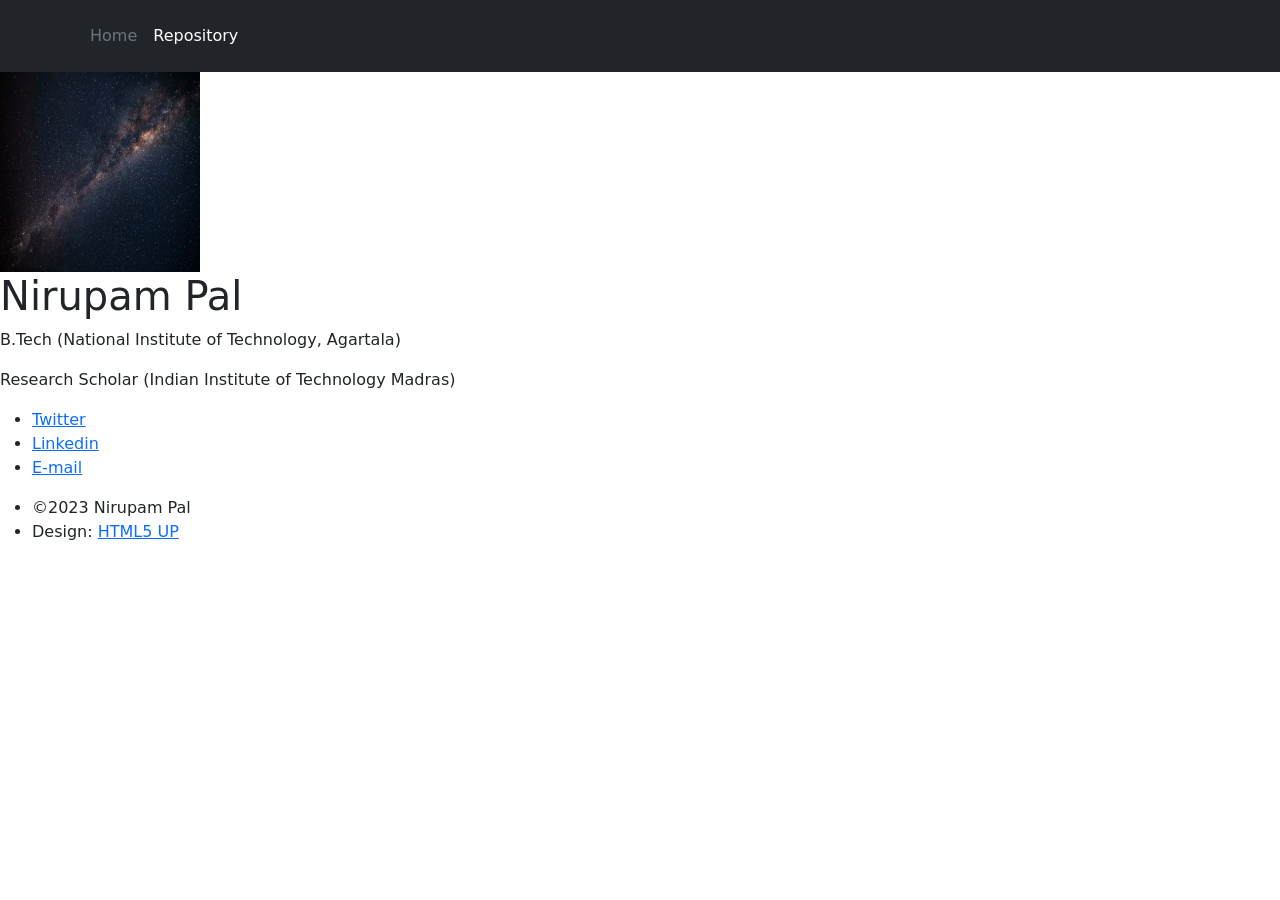
==== index.html @ a03516df "Update index.html" ====
<!DOCTYPE HTML>
<!--
	Identity by HTML5 UP
	html5up.net | @n33co
	Free for personal and commercial use under the CCA 3.0 license (html5up.net/license)
-->
<html>
	<head>
		<title>Nirupam Pal</title>
		<meta charset="utf-8" />
		<meta name="viewport" content="width=device-width, initial-scale=1" />
		<!--[if lte IE 8]><script src="./static/assets/js/html5shiv.js"></script><![endif]-->
		<link rel="stylesheet" href="./static/assets/css/main.css" />
		<!--[if lte IE 9]><link rel="stylesheet" href="./static/assets/css/ie9.css" /><![endif]-->
		<!--[if lte IE 8]><link rel="stylesheet" href="./static/assets/css/ie8.css" /><![endif]-->
		<noscript><link rel="stylesheet" href="./static/assets/css/noscript.css" /></noscript>
		<link href="https://cdn.jsdelivr.net/npm/bootstrap@5.3.2/dist/css/bootstrap.min.css" rel="stylesheet" integrity="sha384-T3c6CoIi6uLrA9TneNEoa7RxnatzjcDSCmG1MXxSR1GAsXEV/Dwwykc2MPK8M2HN" crossorigin="anonymous">
	</head>
	<body class="is-loading">	
<header class="p-3 text-bg-dark">
    <div class="container">
      <div class="d-flex flex-wrap align-items-center justify-content-center justify-content-lg-start">
        <ul class="nav col-12 col-lg-auto me-lg-auto mb-2 justify-content-center mb-md-0">
          <li><a href="https://nirupamisme.github.io" class="nav-link px-2 text-secondary">Home</a></li>
          <li><a href="https://github.com/nirupamisme?tab=repositories" class="nav-link px-2 text-white">Repository</a></li>
<!--           <li><a href="#" class="nav-link px-2 text-white">Pricing</a></li>
          <li><a href="#" class="nav-link px-2 text-white">FAQs</a></li>
          <li><a href="#" class="nav-link px-2 text-white">About</a></li> -->
        </ul>

<!--         <form class="col-12 col-lg-auto mb-3 mb-lg-0 me-lg-3" role="search">
          <input type="search" class="form-control form-control-dark text-bg-dark" placeholder="Search..." aria-label="Search">
        </form> -->

<!--         <div class="text-end">
          <button type="button" class="btn btn-outline-light me-2">Login</button>
          <button type="button" class="btn btn-warning">Sign-up</button>
        </div> -->
      </div>
    </div>
  </header>
		<!-- Wrapper -->
			<div id="wrapper">
				<!-- Main -->
					<section id="main">
						<header>
							<span class="avatar"><img src="./static/images/pexels-philippe-donn-1169754.jpg" alt="Profile Image of Nirupam" height="200" width="200" /></span>
							<h1>Nirupam Pal</h1>
							<p>B.Tech (National Institute of Technology, Agartala)</p>
							<p>Research Scholar (Indian Institute of Technology Madras)</p>
						</header>
<!-- <hr />
						<h2>Extra Stuff!</h2>
						<form method="post" action="#">
							<div class="field">
								<input type="text" name="name" id="name" placeholder="Name" />
							</div>
							<div class="field">
								<input type="email" name="email" id="email" placeholder="Email" />
							</div>
							<div class="field">
								<div class="select-wrapper">
									<select name="department" id="department">
										<option value="">Department</option>
										<option value="sales">Sales</option>
										<option value="tech">Tech Support</option>
										<option value="null">/dev/null</option>
									</select>
								</div>
							</div>
							<div class="field">
								<textarea name="message" id="message" placeholder="Message" rows="4"></textarea>
							</div>
							<div class="field">
								<input type="checkbox" id="human" name="human" /><label for="human">I'm a human</label>
							</div>
							<div class="field">
								<label>But are you a robot?</label>
								<input type="radio" id="robot_yes" name="robot" /><label for="robot_yes">Yes</label>
								<input type="radio" id="robot_no" name="robot" /><label for="robot_no">No</label>
							</div>
							<ul class="actions">
								<li><a href="#" class="button">Get Started</a></li>
							</ul>
						</form>
						<hr /> -->
					
						<footer>
							<ul class="icons">
								<li><a href="https://twitter.com/Nirupam123" class="fa-twitter">Twitter</a></li>
								<li><a href="https://www.linkedin.com/in/nirupam-pal-31766a191/" class="fa-linkedin">Linkedin</a></li>
								<!-- <li><a href="#" class="fa-facebook">Facebook</a></li> -->
								<li><a href="mailto:nirupampal.kls@gmail.com" class="fa-at">E-mail</a></li>
							</ul>
						</footer>
					</section>

				<!-- Footer -->
					<footer id="footer">
						<ul class="copyright">
							<li>&copy;2023 Nirupam Pal</li>
							<li>Design: <a href="http://html5up.net">HTML5 UP</a></li>
						</ul>
					</footer>

			</div>

		<!-- Scripts -->
			<!--[if lte IE 8]><script src="../static/assets/js/respond.min.js"></script><![endif]-->
			<script>
				if ('addEventListener' in window) {
					window.addEventListener('load', function() { document.body.className = document.body.className.replace(/\bis-loading\b/, ''); });
					document.body.className += (navigator.userAgent.match(/(MSIE|rv:11\.0)/) ? ' is-ie' : '');
				}
			</script>
			<script src="https://cdn.jsdelivr.net/npm/bootstrap@5.3.2/dist/js/bootstrap.bundle.min.js" integrity="sha384-C6RzsynM9kWDrMNeT87bh95OGNyZPhcTNXj1NW7RuBCsyN/o0jlpcV8Qyq46cDfL" crossorigin="anonymous"></script>
	</body>
</html>
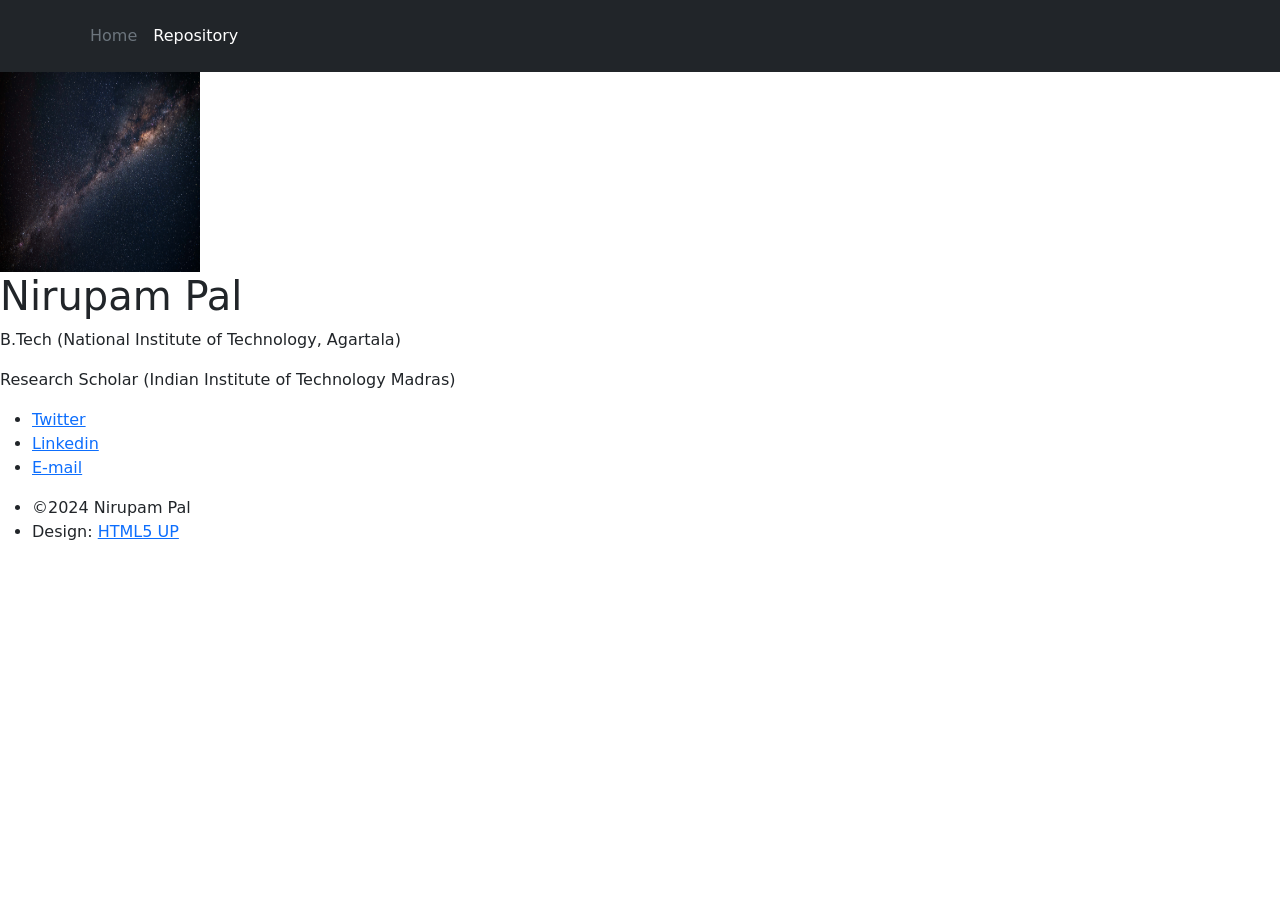
==== commit 77c89589: "Update index.html" ====
--- a/index.html
+++ b/index.html
@@ -16,7 +16,10 @@
 		<noscript><link rel="stylesheet" href="./static/assets/css/noscript.css" /></noscript>
 		<link href="https://cdn.jsdelivr.net/npm/bootstrap@5.3.2/dist/css/bootstrap.min.css" rel="stylesheet" integrity="sha384-T3c6CoIi6uLrA9TneNEoa7RxnatzjcDSCmG1MXxSR1GAsXEV/Dwwykc2MPK8M2HN" crossorigin="anonymous">
 	</head>
-	<body class="is-loading">	
+	<body class="is-loading">
+		<!-- Wrapper -->
+			<div id="wrapper">
+				<div>
 <header class="p-3 text-bg-dark">
     <div class="container">
       <div class="d-flex flex-wrap align-items-center justify-content-center justify-content-lg-start">
@@ -39,8 +42,7 @@
       </div>
     </div>
   </header>
-		<!-- Wrapper -->
-			<div id="wrapper">
+				</div>
 				<!-- Main -->
 					<section id="main">
 						<header>
@@ -98,7 +100,7 @@
 				<!-- Footer -->
 					<footer id="footer">
 						<ul class="copyright">
-							<li>&copy;2023 Nirupam Pal</li>
+							<li>&copy;2024 Nirupam Pal</li>
 							<li>Design: <a href="http://html5up.net">HTML5 UP</a></li>
 						</ul>
 					</footer>
@@ -108,10 +110,10 @@
 		<!-- Scripts -->
 			<!--[if lte IE 8]><script src="../static/assets/js/respond.min.js"></script><![endif]-->
 			<script>
-				if ('addEventListener' in window) {
-					window.addEventListener('load', function() { document.body.className = document.body.className.replace(/\bis-loading\b/, ''); });
-					document.body.className += (navigator.userAgent.match(/(MSIE|rv:11\.0)/) ? ' is-ie' : '');
-				}
+			    if ('addEventListener' in window) {
+			        window.addEventListener('load', function() { document.body.className = document.body.className.replace(/\bis-loading\b/, ''); });
+			        document.body.className += (navigator.userAgent.match(/(MSIE|rv:11\.0)/) ? ' is-ie' : '');
+			    }
 			</script>
 			<script src="https://cdn.jsdelivr.net/npm/bootstrap@5.3.2/dist/js/bootstrap.bundle.min.js" integrity="sha384-C6RzsynM9kWDrMNeT87bh95OGNyZPhcTNXj1NW7RuBCsyN/o0jlpcV8Qyq46cDfL" crossorigin="anonymous"></script>
 	</body>
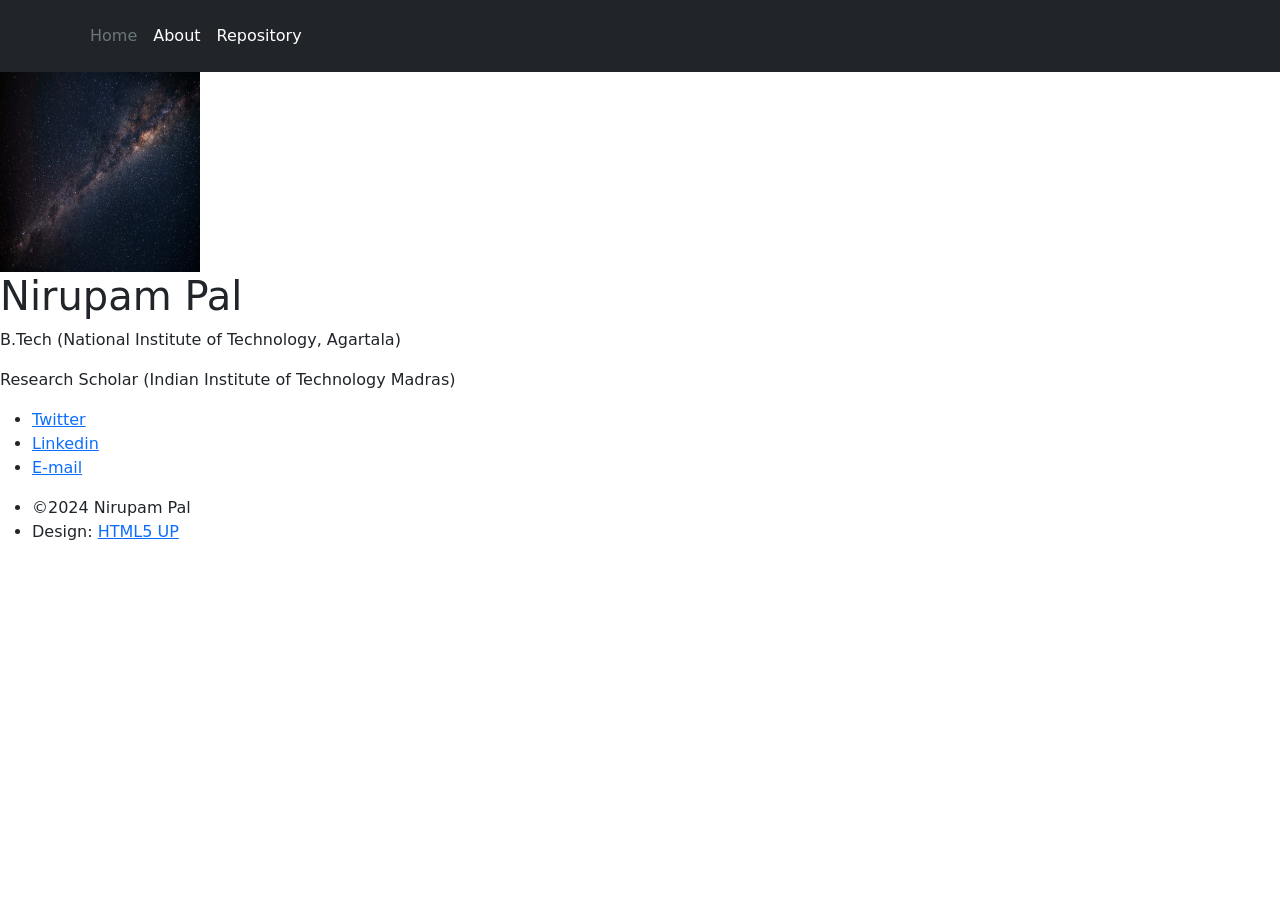
==== commit 4025b315: "Add files via upload" ====
--- a/index.html
+++ b/index.html
@@ -1,120 +1,76 @@
 <!DOCTYPE HTML>
 <!--
-	Identity by HTML5 UP
-	html5up.net | @n33co
-	Free for personal and commercial use under the CCA 3.0 license (html5up.net/license)
+    Identity by HTML5 UP
+    html5up.net | @n33co
+    Free for personal and commercial use under the CCA 3.0 license (html5up.net/license)
 -->
 <html>
-	<head>
-		<title>Nirupam Pal</title>
-		<meta charset="utf-8" />
-		<meta name="viewport" content="width=device-width, initial-scale=1" />
-		<!--[if lte IE 8]><script src="./static/assets/js/html5shiv.js"></script><![endif]-->
-		<link rel="stylesheet" href="./static/assets/css/main.css" />
-		<!--[if lte IE 9]><link rel="stylesheet" href="./static/assets/css/ie9.css" /><![endif]-->
-		<!--[if lte IE 8]><link rel="stylesheet" href="./static/assets/css/ie8.css" /><![endif]-->
-		<noscript><link rel="stylesheet" href="./static/assets/css/noscript.css" /></noscript>
-		<link href="https://cdn.jsdelivr.net/npm/bootstrap@5.3.2/dist/css/bootstrap.min.css" rel="stylesheet" integrity="sha384-T3c6CoIi6uLrA9TneNEoa7RxnatzjcDSCmG1MXxSR1GAsXEV/Dwwykc2MPK8M2HN" crossorigin="anonymous">
-	</head>
-	<body class="is-loading">
-		<!-- Wrapper -->
-			<div id="wrapper">
-				<div>
-<header class="p-3 text-bg-dark">
-    <div class="container">
-      <div class="d-flex flex-wrap align-items-center justify-content-center justify-content-lg-start">
-        <ul class="nav col-12 col-lg-auto me-lg-auto mb-2 justify-content-center mb-md-0">
-          <li><a href="https://nirupamisme.github.io" class="nav-link px-2 text-secondary">Home</a></li>
-          <li><a href="https://github.com/nirupamisme?tab=repositories" class="nav-link px-2 text-white">Repository</a></li>
-<!--           <li><a href="#" class="nav-link px-2 text-white">Pricing</a></li>
-          <li><a href="#" class="nav-link px-2 text-white">FAQs</a></li>
-          <li><a href="#" class="nav-link px-2 text-white">About</a></li> -->
-        </ul>
+<head>
+    <title>Nirupam Pal | Home</title>
+    <link rel="icon" type="image/x-icon" href="./static/images/my_favicon.ico">
+    <meta charset="utf-8" />
+    <meta name="viewport" content="width=device-width, initial-scale=1" />
+    <!--[if lte IE 8]><script src="./static/assets/js/html5shiv.js"></script><![endif]-->
+    <link rel="stylesheet" href="./static/assets/css/main.css" />
+    <!--[if lte IE 9]><link rel="stylesheet" href="./static/assets/css/ie9.css" /><![endif]-->
+    <!--[if lte IE 8]><link rel="stylesheet" href="./static/assets/css/ie8.css" /><![endif]-->
+    <noscript><link rel="stylesheet" href="./static/assets/css/noscript.css" /></noscript>
+	<link href="https://cdn.jsdelivr.net/npm/bootstrap@5.3.2/dist/css/bootstrap.min.css" rel="stylesheet" integrity="sha384-T3c6CoIi6uLrA9TneNEoa7RxnatzjcDSCmG1MXxSR1GAsXEV/Dwwykc2MPK8M2HN" crossorigin="anonymous">
+</head>
+<body class="is-loading">
+	<header class="p-3 text-bg-dark">
+		<div class="container">
+			<div class="d-flex flex-wrap align-items-center justify-content-center justify-content-lg-start">
+				<ul class="nav col-12 col-lg-auto me-lg-auto mb-2 justify-content-center mb-md-0">
+					<li><a href="https://nirupamisme.github.io" class="nav-link px-2 text-secondary">Home</a></li>
+					<li><a href="https://nirupamisme.github.io/about" class="nav-link px-2 text-white">About</a></li>
+					<li><a href="https://nirupamisme.github.io/repository" class="nav-link px-2 text-white">Repository</a></li>
+					<!-- <li><a href="#" class="nav-link px-2 text-white">FAQs</a></li>
+					<li><a href="#" class="nav-link px-2 text-white">About</a></li> -->
+				</ul>
+			</div>
+		</div>
+	</header>
 
-<!--         <form class="col-12 col-lg-auto mb-3 mb-lg-0 me-lg-3" role="search">
-          <input type="search" class="form-control form-control-dark text-bg-dark" placeholder="Search..." aria-label="Search">
-        </form> -->
+    <!-- Wrapper -->
+    <div id="wrapper">
+        <!-- Main -->
+        <section id="main">
+            <header>
+                <span class="avatar"><img src="./static/images/pexels-philippe-donn-1169754.jpg" alt="Profile Image of Nirupam" height="200" width="200" /></span>
+                <h1>Nirupam Pal</h1>
+                <p>B.Tech (National Institute of Technology, Agartala)</p>
+                <p>Research Scholar (Indian Institute of Technology Madras)</p>
+            </header>
 
-<!--         <div class="text-end">
-          <button type="button" class="btn btn-outline-light me-2">Login</button>
-          <button type="button" class="btn btn-warning">Sign-up</button>
-        </div> -->
-      </div>
+			<!-- Footer -->
+            <footer>
+                <ul class="icons">
+                    <li><a href="https://twitter.com/Nirupam123" class="fa-twitter">Twitter</a></li>
+                    <li><a href="https://www.linkedin.com/in/nirupam-pal-31766a191/" class="fa-linkedin">Linkedin</a></li>
+                    <!-- <li><a href="#" class="fa-facebook">Facebook</a></li> -->
+                    <li><a href="mailto:nirupampal.kls@gmail.com" class="fa-at">E-mail</a></li>
+                </ul>
+            </footer>
+        </section>
+
+        <!-- Footer -->
+        <footer id="footer">
+            <ul class="copyright">
+                <li>&copy;2024 Nirupam Pal</li>
+                <li>Design: <a href="http://html5up.net">HTML5 UP</a></li>
+            </ul>
+        </footer>
     </div>
-  </header>
-				</div>
-				<!-- Main -->
-					<section id="main">
-						<header>
-							<span class="avatar"><img src="./static/images/pexels-philippe-donn-1169754.jpg" alt="Profile Image of Nirupam" height="200" width="200" /></span>
-							<h1>Nirupam Pal</h1>
-							<p>B.Tech (National Institute of Technology, Agartala)</p>
-							<p>Research Scholar (Indian Institute of Technology Madras)</p>
-						</header>
-<!-- <hr />
-						<h2>Extra Stuff!</h2>
-						<form method="post" action="#">
-							<div class="field">
-								<input type="text" name="name" id="name" placeholder="Name" />
-							</div>
-							<div class="field">
-								<input type="email" name="email" id="email" placeholder="Email" />
-							</div>
-							<div class="field">
-								<div class="select-wrapper">
-									<select name="department" id="department">
-										<option value="">Department</option>
-										<option value="sales">Sales</option>
-										<option value="tech">Tech Support</option>
-										<option value="null">/dev/null</option>
-									</select>
-								</div>
-							</div>
-							<div class="field">
-								<textarea name="message" id="message" placeholder="Message" rows="4"></textarea>
-							</div>
-							<div class="field">
-								<input type="checkbox" id="human" name="human" /><label for="human">I'm a human</label>
-							</div>
-							<div class="field">
-								<label>But are you a robot?</label>
-								<input type="radio" id="robot_yes" name="robot" /><label for="robot_yes">Yes</label>
-								<input type="radio" id="robot_no" name="robot" /><label for="robot_no">No</label>
-							</div>
-							<ul class="actions">
-								<li><a href="#" class="button">Get Started</a></li>
-							</ul>
-						</form>
-						<hr /> -->
-					
-						<footer>
-							<ul class="icons">
-								<li><a href="https://twitter.com/Nirupam123" class="fa-twitter">Twitter</a></li>
-								<li><a href="https://www.linkedin.com/in/nirupam-pal-31766a191/" class="fa-linkedin">Linkedin</a></li>
-								<!-- <li><a href="#" class="fa-facebook">Facebook</a></li> -->
-								<li><a href="mailto:nirupampal.kls@gmail.com" class="fa-at">E-mail</a></li>
-							</ul>
-						</footer>
-					</section>
 
-				<!-- Footer -->
-					<footer id="footer">
-						<ul class="copyright">
-							<li>&copy;2024 Nirupam Pal</li>
-							<li>Design: <a href="http://html5up.net">HTML5 UP</a></li>
-						</ul>
-					</footer>
-
-			</div>
-
-		<!-- Scripts -->
-			<!--[if lte IE 8]><script src="../static/assets/js/respond.min.js"></script><![endif]-->
-			<script>
-			    if ('addEventListener' in window) {
-			        window.addEventListener('load', function() { document.body.className = document.body.className.replace(/\bis-loading\b/, ''); });
-			        document.body.className += (navigator.userAgent.match(/(MSIE|rv:11\.0)/) ? ' is-ie' : '');
-			    }
-			</script>
-			<script src="https://cdn.jsdelivr.net/npm/bootstrap@5.3.2/dist/js/bootstrap.bundle.min.js" integrity="sha384-C6RzsynM9kWDrMNeT87bh95OGNyZPhcTNXj1NW7RuBCsyN/o0jlpcV8Qyq46cDfL" crossorigin="anonymous"></script>
-	</body>
+    <!-- Scripts -->
+    <!--[if lte IE 8]><script src="../static/assets/js/respond.min.js"></script><![endif]-->
+    <script>
+        if ('addEventListener' in window) {
+            window.addEventListener('load', function() { document.body.className = document.body.className.replace(/\bis-loading\b/, ''); });
+            document.body.className += (navigator.userAgent.match(/(MSIE|rv:11\.0)/) ? ' is-ie' : '');
+        }
+    </script>
+    <script src="https://cdn.jsdelivr.net/npm/bootstrap@5.3.2/dist/js/bootstrap.bundle.min.js" integrity="sha384-C6RzsynM9kWDrMNeT87bh95OGNyZPhcTNXj1NW7RuBCsyN/o0jlpcV8Qyq46cDfL" crossorigin="anonymous"></script>
+</body>
 </html>
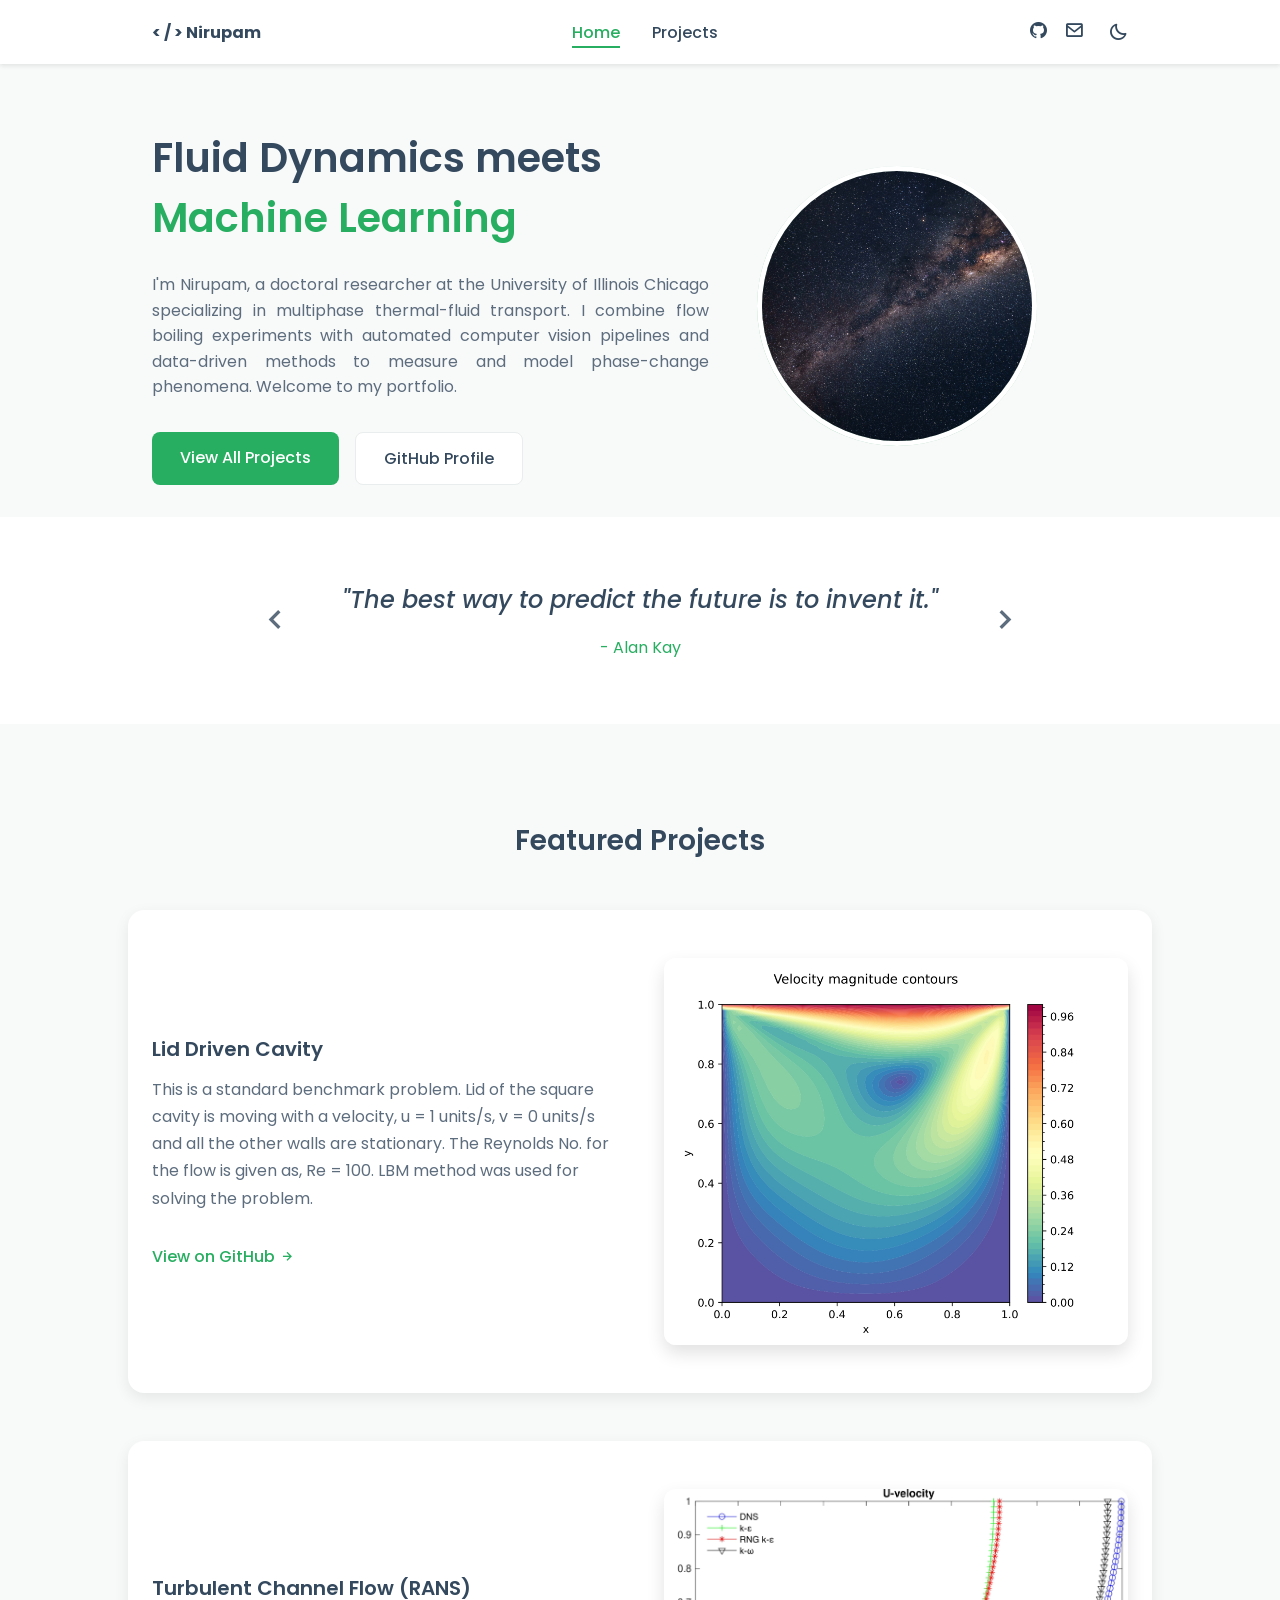
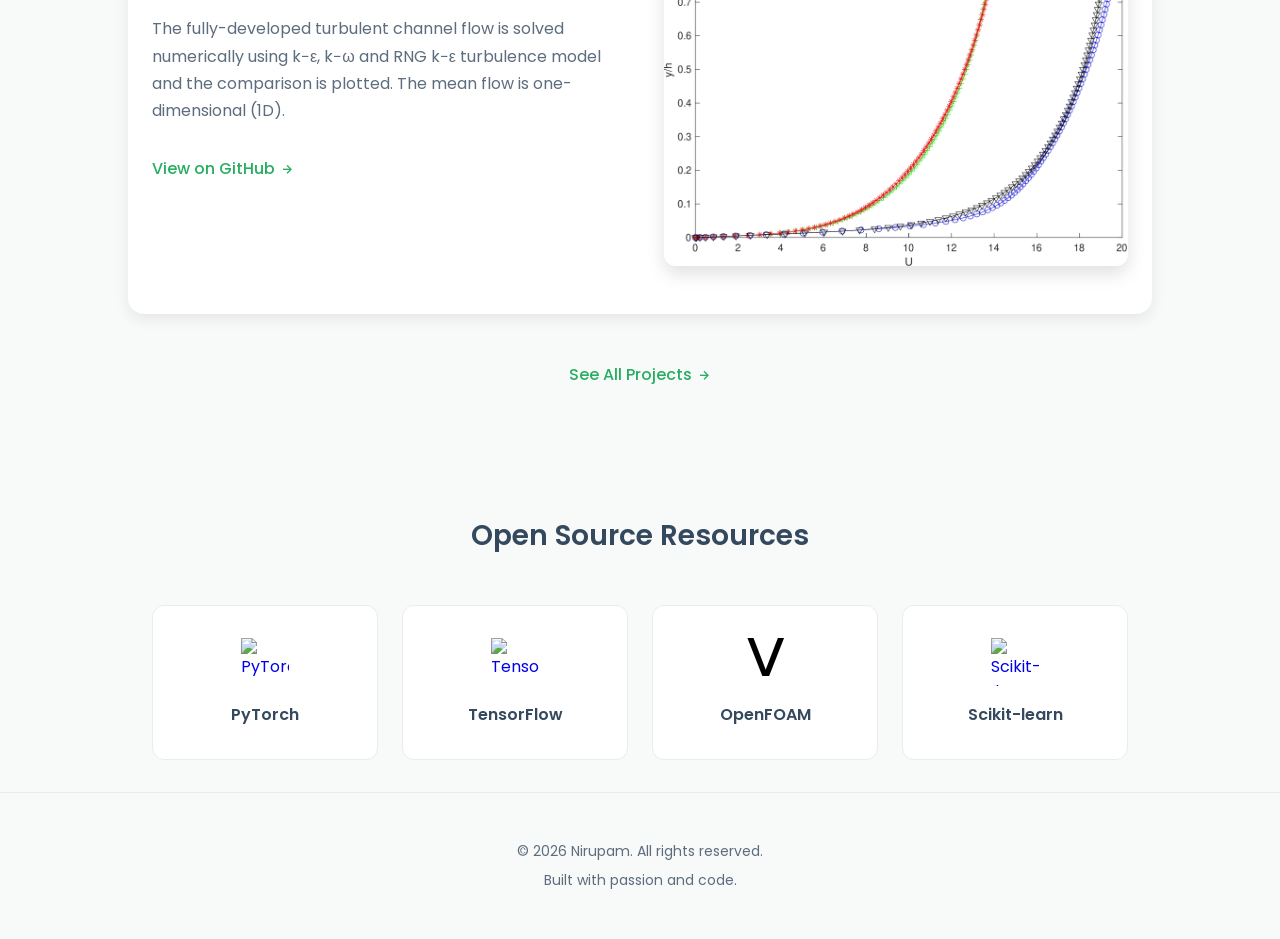
==== commit 196ec08a: "New website published" ====
--- a/index.html
+++ b/index.html
@@ -1,76 +1,152 @@
-<!DOCTYPE HTML>
-<!--
-    Identity by HTML5 UP
-    html5up.net | @n33co
-    Free for personal and commercial use under the CCA 3.0 license (html5up.net/license)
--->
-<html>
-<head>
-    <title>Nirupam Pal | Home</title>
-    <link rel="icon" type="image/x-icon" href="./static/images/my_favicon.ico">
-    <meta charset="utf-8" />
-    <meta name="viewport" content="width=device-width, initial-scale=1" />
-    <!--[if lte IE 8]><script src="./static/assets/js/html5shiv.js"></script><![endif]-->
-    <link rel="stylesheet" href="./static/assets/css/main.css" />
-    <!--[if lte IE 9]><link rel="stylesheet" href="./static/assets/css/ie9.css" /><![endif]-->
-    <!--[if lte IE 8]><link rel="stylesheet" href="./static/assets/css/ie8.css" /><![endif]-->
-    <noscript><link rel="stylesheet" href="./static/assets/css/noscript.css" /></noscript>
-	<link href="https://cdn.jsdelivr.net/npm/bootstrap@5.3.2/dist/css/bootstrap.min.css" rel="stylesheet" integrity="sha384-T3c6CoIi6uLrA9TneNEoa7RxnatzjcDSCmG1MXxSR1GAsXEV/Dwwykc2MPK8M2HN" crossorigin="anonymous">
-</head>
-<body class="is-loading">
-	<header class="p-3 text-bg-dark">
-		<div class="container">
-			<div class="d-flex flex-wrap align-items-center justify-content-center justify-content-lg-start">
-				<ul class="nav col-12 col-lg-auto me-lg-auto mb-2 justify-content-center mb-md-0">
-					<li><a href="https://nirupamisme.github.io" class="nav-link px-2 text-secondary">Home</a></li>
-					<li><a href="https://nirupamisme.github.io/about" class="nav-link px-2 text-white">About</a></li>
-					<li><a href="https://nirupamisme.github.io/repository" class="nav-link px-2 text-white">Repository</a></li>
-					<!-- <li><a href="#" class="nav-link px-2 text-white">FAQs</a></li>
-					<li><a href="#" class="nav-link px-2 text-white">About</a></li> -->
-				</ul>
-			</div>
-		</div>
-	</header>
-
-    <!-- Wrapper -->
-    <div id="wrapper">
-        <!-- Main -->
-        <section id="main">
-            <header>
-                <span class="avatar"><img src="./static/images/pexels-philippe-donn-1169754.jpg" alt="Profile Image of Nirupam" height="200" width="200" /></span>
-                <h1>Nirupam Pal</h1>
-                <p>B.Tech (National Institute of Technology, Agartala)</p>
-                <p>Research Scholar (Indian Institute of Technology Madras)</p>
-            </header>
-
-			<!-- Footer -->
-            <footer>
-                <ul class="icons">
-                    <li><a href="https://twitter.com/Nirupam123" class="fa-twitter">Twitter</a></li>
-                    <li><a href="https://www.linkedin.com/in/nirupam-pal-31766a191/" class="fa-linkedin">Linkedin</a></li>
-                    <!-- <li><a href="#" class="fa-facebook">Facebook</a></li> -->
-                    <li><a href="mailto:nirupampal.kls@gmail.com" class="fa-at">E-mail</a></li>
-                </ul>
-            </footer>
-        </section>
-
-        <!-- Footer -->
-        <footer id="footer">
-            <ul class="copyright">
-                <li>&copy;2024 Nirupam Pal</li>
-                <li>Design: <a href="http://html5up.net">HTML5 UP</a></li>
-            </ul>
-        </footer>
-    </div>
-
-    <!-- Scripts -->
-    <!--[if lte IE 8]><script src="../static/assets/js/respond.min.js"></script><![endif]-->
-    <script>
-        if ('addEventListener' in window) {
-            window.addEventListener('load', function() { document.body.className = document.body.className.replace(/\bis-loading\b/, ''); });
-            document.body.className += (navigator.userAgent.match(/(MSIE|rv:11\.0)/) ? ' is-ie' : '');
-        }
-    </script>
-    <script src="https://cdn.jsdelivr.net/npm/bootstrap@5.3.2/dist/js/bootstrap.bundle.min.js" integrity="sha384-C6RzsynM9kWDrMNeT87bh95OGNyZPhcTNXj1NW7RuBCsyN/o0jlpcV8Qyq46cDfL" crossorigin="anonymous"></script>
-</body>
-</html>
+<!DOCTYPE html>
+<html lang="en">
+<head>
+    <meta charset="UTF-8">
+    <meta name="viewport" content="width=device-width, initial-scale=1.0">
+    <title>Nirupam | Portfolio</title>
+    <link rel="icon" type="image/x-icon" href="./static/images/my_favicon.ico">
+    <link rel="stylesheet" href="static/css/style.css">
+    <link rel="preconnect" href="https://fonts.googleapis.com">
+    <link rel="preconnect" href="https://fonts.gstatic.com" crossorigin>
+    <link href="https://fonts.googleapis.com/css2?family=Poppins:wght@400;500;600;700&display=swap" rel="stylesheet">
+    <link href='https://unpkg.com/boxicons@2.1.4/css/boxicons.min.css' rel='stylesheet'>
+</head>
+<body>
+
+    <header class="header">
+        <nav class="nav container">
+            <a href="index.html" class="nav__logo"> &lt; / &gt; Nirupam </a>
+            <div class="nav__menu">
+                <ul class="nav__list">
+                    <li class="nav__item">
+                        <a href="index.html" class="nav__link active-link">Home</a>
+                    </li>
+                    <li class="nav__item">
+                        <a href="projects.html" class="nav__link">Projects</a>
+                    </li>
+                </ul>
+            </div>
+            <div class="nav__right">
+                <div class="nav__socials">
+                    <a href="https://github.com/nirupamisme" target="_blank" class="nav__social-link"><i class='bx bxl-github'></i></a>
+                    <a href="mailto:nirupampal.kls@gmail.com" class="nav__social-link"><i class='bx bx-envelope'></i></a>
+                </div>
+                <i class='bx bx-moon change-theme' id="theme-button"></i>
+            </div>
+        </nav>
+    </header>
+
+    <main class="main">
+        <section class="hero section" id="home">
+            <div class="hero__container container grid">
+                <div class="hero__content">
+                    <h1 class="hero__title">
+                        Fluid Dynamics meets <br>
+                        <span class="highlight">Machine Learning</span>
+                    </h1>
+                    <p class="hero__description" style="text-align: justify !important; text-justify: inter-word; hyphens: auto;">
+                        I'm Nirupam, a doctoral researcher at the University of Illinois Chicago specializing in multiphase thermal-fluid transport. I combine flow boiling experiments with automated computer vision pipelines and data-driven methods to measure and model phase-change phenomena. Welcome to my portfolio.
+                    </p>
+                    <div class="hero__buttons">
+                        <a href="projects.html" class="button button--primary">View All Projects</a>
+                        <a href="https://github.com/nirupamisme" target="_blank" class="button button--secondary">GitHub Profile</a>
+                    </div>
+                </div>
+                <div class="hero__image">
+                    <img src="static/images/pexels-philippe-donn-1169754.jpg" alt="Nirupam Profile Photo">
+                </div>
+            </div>
+        </section>
+
+        <section class="quotes section">
+            <div class="quotes__container container">
+                <div class="quote__item active-quote">
+                    <p class="quote__text">"The best way to predict the future is to invent it."</p>
+                    <cite class="quote__author">- Alan Kay</cite>
+                </div>
+                <div class="quote__item">
+                    <p class="quote__text">"Somewhere, something incredible is waiting to be known."</p>
+                    <cite class="quote__author">- Carl Sagan</cite>
+                </div>
+                <div class="quote__item">
+                    <p class="quote__text">"Any fool can know. The point is to understand."</p>
+                    <cite class="quote__author">- Albert Einstein</cite>
+                </div>
+                <div class="quotes__nav">
+                    <i class='bx bx-chevron-left' id="quote-prev"></i>
+                    <i class='bx bx-chevron-right' id="quote-next"></i>
+                </div>
+            </div>
+        </section>
+
+        <section class="projects section" id="projects">
+            <h2 class="section__title">Featured Projects</h2>
+            <div class="projects__list">
+
+                <article class="project-spotlight container grid">
+                    <div class="project-spotlight__content">
+                        <h3 class="repo-card__title">Lid Driven Cavity</h3>
+                        <p class="project-spotlight__description">
+                            This is a standard benchmark problem. Lid of the square cavity is moving with a velocity, u = 1 units/s, v = 0 units/s and all the other walls are stationary. The Reynolds No. for the flow is given as, Re = 100. LBM method was used for solving the problem.
+                        </p>
+                        <a href="https://github.com/nirupamisme/2D_Lid_Driven_Cavity" class="repo-card__link">View on GitHub <i class='bx bx-right-arrow-alt'></i></a>
+                    </div>
+                    <div class="project-spotlight__image">
+                        <img src="static/images/contour_plot_velocity_magnitude_51x51_re_100.jpg" alt="lid-driven-cavity">
+                    </div>
+                </article>
+
+                <article class="project-spotlight container grid">
+                    <div class="project-spotlight__image">
+                        <img src="static/images/U_velocity_comparison_plot.png" alt="turbulent-channel-flow">
+                    </div>
+                    <div class="project-spotlight__content">
+                        <h3 class="repo-card__title">Turbulent Channel Flow (RANS)</h3>
+                        <p class="project-spotlight__description">
+                            The fully-developed turbulent channel flow is solved numerically using k−ε, k−ω and RNG k−ε turbulence model and the comparison is plotted. The mean flow is one-dimensional (1D).
+                        </p>
+                        <a href="https://github.com/nirupamisme/turbulent_RAS_channel_flow" class="repo-card__link">View on GitHub <i class='bx bx-right-arrow-alt'></i></a>
+                    </div>
+                </article>
+
+            </div>
+            <div class="projects__see-all">
+                <a href="projects.html" class="button-link">
+                    See All Projects <i class='bx bx-right-arrow-alt'></i>
+                </a>
+            </div>
+        </section>
+
+        <section class="resources section">
+            <h2 class="section__title">Open Source Resources</h2>
+            <div class="resources__container container grid">
+                <a href="https://pytorch.org/" target="_blank" class="resource-card">
+                    <img src="https://cdn.simpleicons.org/pytorch/black" alt="PyTorch Logo" class="resource-card__img">
+                    <h3 class="resource-card__title">PyTorch</h3>
+                </a>
+                <a href="https://www.tensorflow.org/" target="_blank" class="resource-card">
+                    <img src="https://cdn.simpleicons.org/tensorflow/black" alt="TensorFlow Logo" class="resource-card__img">
+                    <h3 class="resource-card__title">TensorFlow</h3>
+                </a>
+                <a href="https://openfoam.com/" target="_blank" class="resource-card">
+                    <img src="./static/images/openfoam.svg" alt="OpenFOAM Logo" class="resource-card__img">
+                    <h3 class="resource-card__title">OpenFOAM</h3>
+                </a>
+                <a href="https://scikit-learn.org/" target="_blank" class="resource-card">
+                    <img src="https://cdn.simpleicons.org/scikitlearn/black" alt="Scikit-learn Logo" class="resource-card__img">
+                    <h3 class="resource-card__title">Scikit-learn</h3>
+                </a>
+            </div>
+        </section>
+    </main>
+
+    <footer class="footer">
+        <div class="footer__container container">
+            <p>&copy; 2026 Nirupam. All rights reserved.</p>
+            <p>Built with passion and code.</p>
+        </div>
+    </footer>
+
+    <script src="static/js/script.js"></script>
+</body>
+</html>
--- a/static/css/style.css
+++ b/static/css/style.css
@@ -0,0 +1,289 @@
+/* ==================== GOOGLE FONTS ==================== */
+@import url('https://fonts.googleapis.com/css2?family=Poppins:wght@400;500;600;700&display=swap');
+
+/* ==================== VARIABLES ==================== */
+:root {
+    --header-height: 4rem;
+    /*========== Colors (Light Mode) ==========*/
+    --primary-color: #27AE60;
+    --title-color: #34495E;
+    --text-color: #5D6D7E;
+    --body-color: #F8F9F9;
+    --container-color: #FFFFFF;
+    --border-color: #EAEDED;
+    /*========== Font and typography ==========*/
+    --body-font: 'Poppins', sans-serif;
+    --h1-font-size: 2.5rem;
+    --h2-font-size: 1.75rem;
+    --h3-font-size: 1.25rem;
+    --normal-font-size: 1rem;
+    --small-font-size: 0.875rem;
+    /*========== Font weight ==========*/
+    --font-medium: 500;
+    --font-semi-bold: 600;
+    --font-bold: 700;
+}
+
+/* ==================== DARK THEME VARIABLES ==================== */
+body.dark-theme {
+    --title-color: #FDFEFE;
+    --text-color: #B2BABB;
+    --body-color: #1C2833;
+    --container-color: #212F3D;
+    --border-color: #424949;
+}
+
+/* ==================== BASE ==================== */
+* { box-sizing: border-box; padding: 0; margin: 0; }
+html { scroll-behavior: smooth; }
+body { font-family: var(--body-font); font-size: var(--normal-font-size); background-color: var(--body-color); color: var(--text-color); transition: background-color .4s; }
+h1, h2, h3 { color: var(--title-color); font-weight: var(--font-semi-bold); }
+ul { list-style: none; }
+a { text-decoration: none; }
+img { max-width: 100%; height: auto; }
+
+/* ==================== REUSABLE CSS ==================== */
+.section { padding: 6rem 0 2rem; }
+.section__title { font-size: var(--h2-font-size); text-align: center; margin-bottom: 3rem; }
+.container { max-width: 1024px; margin-left: auto; margin-right: auto; padding: 0 1.5rem; }
+.grid { display: grid; gap: 1.5rem; }
+
+/* ==================== HEADER & NAV ==================== */
+.header { width: 100%; background-color: var(--container-color); position: fixed; top: 0; left: 0; z-index: 100; box-shadow: 0 2px 4px hsla(0, 0%, 15%, .1); }
+.nav { height: var(--header-height); display: flex; justify-content: space-between; align-items: center; }
+.nav__logo { color: var(--title-color); font-weight: var(--font-bold); }
+.nav__list { display: flex; column-gap: 2rem; }
+.nav__link { color: var(--title-color); font-weight: var(--font-medium); transition: color .3s; position: relative; padding-bottom: 0.25rem; }
+.nav__link:hover, .active-link { color: var(--primary-color); }
+.active-link::after { content: ''; position: absolute; bottom: 0; left: 0; width: 100%; height: 2px; background-color: var(--primary-color); }
+.nav__right { display: flex; align-items: center; column-gap: 1.5rem; }
+.nav__socials { display: flex; column-gap: 1rem; font-size: 1.25rem; }
+.nav__social-link { color: var(--title-color); transition: color .3s; }
+.nav__social-link:hover { color: var(--primary-color); }
+.change-theme { font-size: 1.25rem; cursor: pointer; color: var(--title-color); }
+
+/* ==================== HERO ==================== */
+.hero__container { grid-template-columns: 1.2fr 0.8fr; align-items: center; gap: 3rem; padding-top: 2rem; }
+.hero__title { font-size: var(--h1-font-size); margin-bottom: 1.5rem; }
+.hero__title .highlight { color: var(--primary-color); }
+.hero__description { line-height: 1.6; margin-bottom: 2rem; }
+.hero__image {
+    position: relative;
+    display: flex;
+    justify-content: center;
+    align-items: center;
+    width: 280px; /* Set a fixed width for the container */
+    height: 280px; /* Set an equal height for the container to ensure perfect circle */
+    border-radius: 50%; /* Make the container itself circular */
+    overflow: hidden; /* Hide anything outside the circular shape */
+}
+.hero__image img {
+    width: 100%; /* Make image fill the circular container */
+    height: 100%; /* Make image fill the circular container */
+    object-fit: cover; /* Crop image to fit while maintaining aspect ratio */
+    border-radius: 50%; /* Still apply to img for good measure */
+    border: 5px solid var(--container-color);
+    box-shadow: 0 10px 30px hsla(0, 0%, 0%, 0.1);
+}
+.hero__image::after {
+    content: '';
+    position: absolute;
+    width: 105%; /* Slightly larger for the blur effect */
+    height: 105%; /* Slightly larger for the blur effect */
+    background: linear-gradient(45deg, var(--primary-color), transparent);
+    border-radius: 50%;
+    z-index: -1;
+    filter: blur(15px);
+    opacity: 0.6;
+}
+
+/* ==================== BUTTONS ==================== */
+.button { display: inline-block; padding: 0.8rem 1.75rem; border-radius: 0.5rem; font-weight: var(--font-medium); transition: transform .3s; }
+.button:hover { transform: translateY(-2px); }
+.button--primary { background-color: var(--primary-color); color: #fff; }
+.button--secondary { background-color: var(--container-color); color: var(--title-color); border: 1px solid var(--border-color); }
+.hero__buttons { display: flex; gap: 1rem; }
+.button-link { color: var(--primary-color); font-weight: var(--font-medium); display: inline-flex; align-items: center; gap: 0.25rem; }
+.button-link i { transition: transform 0.3s; }
+.button-link:hover i { transform: translateX(4px); }
+.projects__see-all { text-align: center; margin-top: 3rem; }
+
+/* ==================== REPO SEARCH & FILTERS ==================== */
+.repo-controls { margin-bottom: 3rem; display: flex; flex-direction: column; align-items: center; gap: 1.5rem; }
+.repo-search { display: flex; align-items: center; background-color: var(--container-color); border: 1px solid var(--border-color); width: 100%; max-width: 500px; border-radius: 0.5rem; padding: 0 .75rem; transition: border-color .3s, box-shadow .3s; }
+.repo-search:focus-within { border-color: var(--primary-color); box-shadow: 0 0 0 3px hsla(147, 51%, 46%, 0.2); }
+.repo-search i { font-size: 1.2rem; color: var(--text-color); }
+#repo-search-input { width: 100%; border: none; outline: none; background: transparent; padding: 0.75rem 0.5rem; font-family: var(--body-font); font-size: var(--normal-font-size); color: var(--text-color); }
+#repo-search-input::placeholder { color: var(--text-color); opacity: 0.7; }
+.search-options { display: flex; gap: 1.5rem; font-size: var(--small-font-size); }
+.search-options label { display: flex; align-items: center; gap: 0.5rem; cursor: pointer; }
+.repo__filters { display: flex; justify-content: center; flex-wrap: wrap; gap: 1rem; }
+.repo__filter-item { cursor: pointer; background-color: var(--container-color); padding: 0.5rem 1rem; border-radius: 0.5rem; font-weight: var(--font-medium); transition: all .3s; border: 1px solid var(--border-color); }
+.repo__filter-item:hover { background-color: var(--primary-color); color: #fff; border-color: var(--primary-color); }
+.active-filter { background-color: var(--title-color); color: #fff; border-color: var(--title-color); }
+body.dark-theme .active-filter { color: var(--body-color); }
+
+/* ==================== PROJECTS & REPOS (Updated to use project-spotlight style) ==================== */
+.repos__container { grid-template-columns: repeat(3, 1fr); } /* Kept for repos.html */
+.repo-card { background-color: var(--container-color); border-radius: 1rem; box-shadow: 0 4px 12px hsla(0, 0%, 15%, 0.1); transition: transform .3s; }
+.repo-card:hover { transform: translateY(-5px); }
+.repo-card { padding: 1.5rem; display: flex; flex-direction: column; }
+.repo-card__title { font-size: var(--h3-font-size); margin-bottom: 0.75rem; }
+.repo-card__description { font-size: var(--small-font-size); margin-bottom: 1rem; flex-grow: 1; }
+.tag { background-color: var(--body-color); color: var(--text-color); padding: 0.25rem 0.75rem; border-radius: 1rem; font-size: 0.75rem; font-weight: var(--font-medium); }
+.repo-card__footer { display: flex; justify-content: space-between; align-items: center; margin-top: auto; }
+.repo-card__link { color: var(--primary-color); font-weight: var(--font-medium); display: flex; align-items: center; gap: 0.25rem; }
+
+/* ==================== PROJECT SPOTLIGHT (for Featured Projects) ==================== */
+.project-spotlight {
+    background-color: var(--container-color);
+    padding: 3rem 1.5rem; /* More internal padding for a richer look */
+    border-radius: 1rem;
+    margin-bottom: 3rem; /* Space between spotlights */
+    box-shadow: 0 5px 15px hsla(0, 0%, 0%, .08);
+    transition: transform .3s;
+    grid-template-columns: repeat(2, 1fr); /* Default desktop layout */
+    align-items: center;
+    gap: 3rem;
+}
+.project-spotlight:nth-child(even) { /* Alternate layout for even projects */
+    direction: rtl; /* Reverse content and image order */
+}
+.project-spotlight:nth-child(even) .project-spotlight__content {
+    direction: ltr; /* Reset text direction */
+}
+
+.project-spotlight__title {
+    font-size: var(--h2-font-size);
+    text-transform: uppercase;
+    margin-bottom: 1.5rem;
+    color: var(--title-color);
+}
+.project-spotlight__description {
+    line-height: 1.7;
+    margin-bottom: 2rem;
+    max-width: 500px; /* Constrain line width for readability */
+    color: var(--text-color);
+}
+.project-spotlight__link {
+    text-transform: uppercase;
+    color: var(--primary-color);
+    font-weight: var(--font-bold);
+    letter-spacing: 1px;
+    display: inline-block; /* Allows padding and spacing */
+    padding: 0.5rem 0;
+}
+.project-spotlight__image img {
+    border-radius: .75rem;
+    box-shadow: 0 8px 18px hsla(0, 0%, 0%, .12);
+    width: 100%; /* Ensure image fills its container */
+    height: auto;
+    display: block; /* Remove extra space below image */
+}
+
+/* ==================== QUOTES ==================== */
+.quotes { background-color: var(--container-color); padding: 4rem 0; }
+.quotes__container { position: relative; text-align: center; max-width: 800px; }
+.quote__item { display: none; animation: fadeIn 0.8s; }
+.quote__item.active-quote { display: block; }
+.quote__text { font-size: 1.5rem; font-style: italic; font-weight: var(--font-medium); color: var(--title-color); line-height: 1.6; margin-bottom: 1rem; }
+.quote__author { font-size: var(--normal-font-size); color: var(--primary-color); font-style: normal; }
+.quotes__nav { position: absolute; top: 50%; transform: translateY(-50%); width: 100%; display: flex; justify-content: space-between; padding: 0 1rem; left: 0; }
+.quotes__nav i { font-size: 2.5rem; color: var(--text-color); cursor: pointer; transition: color .3s; }
+.quotes__nav i:hover { color: var(--primary-color); }
+@keyframes fadeIn { from { opacity: 0; } to { opacity: 1; } }
+
+/* ==================== RESOURCES ==================== */
+.resources__container { grid-template-columns: repeat(4, 1fr); }
+.resource-card {
+    background-color: var(--container-color);
+    padding: 2rem 1rem;
+    border-radius: 0.75rem;
+    text-align: center;
+    transition: transform .3s, box-shadow .3s, background-color .4s;
+    display: flex;
+    flex-direction: column;
+    align-items: center;
+    justify-content: center;
+    gap: 1rem;
+    border: 1px solid var(--border-color);
+}
+.resource-card:hover {
+    transform: translateY(-5px);
+    box-shadow: 0 8px 20px hsla(0, 0%, 0%, .15);
+}
+.resource-card__img {
+    width: 48px;
+    height: 48px;
+    filter: none;
+    transition: filter .4s;
+}
+body.dark-theme .resource-card__img {
+    filter: invert(1);
+}
+.resource-card__title {
+    color: var(--title-color);
+    font-size: var(--normal-font-size);
+    transition: color .4s;
+}
+
+/* ==================== FOOTER ==================== */
+.footer { padding: 3rem 0; border-top: 1px solid var(--border-color); }
+.footer__container { text-align: center; color: var(--text-color); font-size: var(--small-font-size); }
+.footer__container p:first-child { margin-bottom: 0.5rem; }
+
+/* ==================== MEDIA QUERIES ==================== */
+@media screen and (max-width: 992px) {
+    .container { padding: 0 1rem; }
+    .hero__container { grid-template-columns: 1fr; text-align: center; }
+    .hero__image { order: -1; margin-bottom: 2rem; }
+    .hero__buttons { justify-content: center; }
+    /* Adjusted for tablet, ensuring circular shape */
+    .hero__image, .hero__image::after {
+        width: 240px;
+        height: 240px;
+    }
+    .projects__container, .repos__container, .resources__container { grid-template-columns: repeat(2, 1fr); }
+
+    /* Project Spotlight Responsive Adjustments for Tablets */
+    .project-spotlight {
+        grid-template-columns: 1fr; /* Stack content and image vertically */
+        text-align: center;
+    }
+    .project-spotlight:nth-child(even) { /* Reset direction for even projects */
+        direction: ltr;
+    }
+    .project-spotlight__image {
+        order: -1; /* Image always on top for stacked layout */
+        margin-bottom: 2rem;
+    }
+}
+
+@media screen and (max-width: 768px) {
+    body { font-size: var(--small-font-size); }
+    .section { padding: 4rem 0 1rem; }
+    .nav__menu { display: none; }
+    .quote__text { font-size: 1.25rem; }
+    .quotes__nav { padding: 0; }
+    :root { --h1-font-size: 2rem; --h2-font-size: 1.5rem; --h3-font-size: 1.15rem; }
+}
+
+@media screen and (max-width: 576px) {
+    .projects__container, .repos__container, .resources__container { grid-template-columns: 1fr; }
+    /* Project Spotlight Responsive Adjustments for Mobile */
+    .project-spotlight {
+        padding: 2rem 1rem; /* Reduce padding on smaller screens */
+        gap: 2rem;
+    }
+    .project-spotlight__title {
+        font-size: var(--h3-font-size); /* Smaller title on mobile */
+    }
+    .project-spotlight__description {
+        font-size: var(--small-font-size); /* Smaller description on mobile */
+    }
+    /* Adjusted for mobile, ensuring circular shape */
+    .hero__image, .hero__image::after {
+        width: 200px; /* Even smaller for mobile */
+        height: 200px;
+    }
+}
